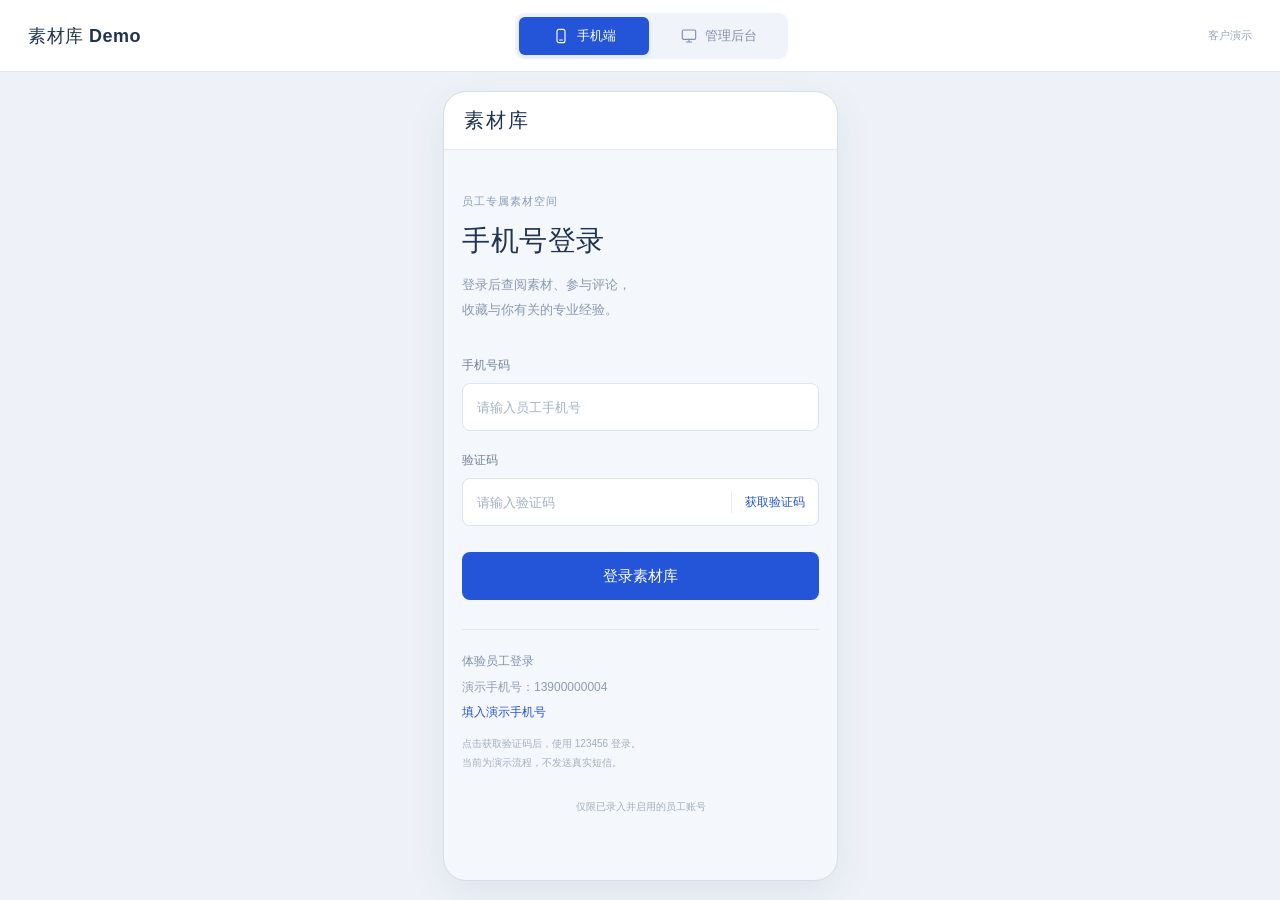
==== index.html @ d87250cd "Add filtered Excel exports to the employee dashboard" ====
<!doctype html>
<html lang="zh-CN">
<head>
<meta charset="utf-8">
<meta name="viewport" content="width=device-width,initial-scale=1,viewport-fit=cover">
<meta name="theme-color" content="#2455d9">
<title>素材库 Demo · 手机端与管理后台</title>
<style>
:root{font-family:"PingFang SC","Microsoft YaHei",-apple-system,BlinkMacSystemFont,sans-serif;color:#20334f;background:#eef2f8;font-synthesis:none}*{box-sizing:border-box}body{margin:0}button{font:inherit;cursor:pointer}header{height:72px;padding:0 28px;display:flex;align-items:center;justify-content:space-between;background:white;border-bottom:1px solid #dfe6f0;gap:20px}h1{font-size:18px;font-weight:650;margin:0;letter-spacing:.5px;white-space:nowrap}.demo-tabs{display:flex;align-items:center;gap:5px;border-radius:9px;padding:4px;background:#f0f3f9}.demo-tabs button{display:flex;align-items:center;justify-content:center;gap:8px;border:0;border-radius:6px;min-width:130px;padding:10px 19px;background:transparent;color:#8090aa;font-size:13px}.demo-tabs button[aria-selected=true]{background:#2455d9;color:white;box-shadow:0 2px 5px #2455d91a}.demo-tabs svg{width:16px;height:16px;fill:none;stroke:currentColor;stroke-width:1.7;stroke-linecap:round;stroke-linejoin:round}.demo-label{font-size:11px;color:#99a6ba;min-width:90px;text-align:right}button:focus-visible{outline:3px solid #86a6ff;outline-offset:3px}[hidden]{display:none!important}.demo-panel{height:calc(100dvh - 72px)}#panel-mobile{display:flex;align-items:center;justify-content:center;padding:20px;background:#eef2f8}.phone-frame{width:393px;height:852px;max-height:100%;max-width:100%;background:#f4f7fb;outline:1px solid #d5deeb;border-radius:22px;overflow:hidden;box-shadow:0 12px 40px #20334f14;flex-shrink:0}iframe{display:block;width:100%;height:100%;border:0;background:#f4f7fb}#panel-admin{background:#f5f7fb}.noscript{padding:40px;text-align:center}.noscript a{color:#2455d9;margin:0 12px}
@media(max-width:600px){header{height:64px;padding:0 12px;gap:8px}h1{font-size:14px;letter-spacing:0}.demo-label{display:none}.demo-tabs{padding:3px;gap:2px}.demo-tabs button{min-width:0;padding:9px 12px;font-size:12px;gap:5px}.demo-tabs svg{width:14px;height:14px}.demo-panel{height:calc(100dvh - 64px)}#panel-mobile{padding:0;background:#f4f7fb}.phone-frame{height:100%;max-height:none;border-radius:0;outline:none;box-shadow:none}}
</style>
</head>
<body>
<header>
<h1>素材库 Demo</h1>
<nav class="demo-tabs" role="tablist" aria-label="切换演示端">
<button id="tab-mobile" type="button" role="tab" aria-selected="true" aria-controls="panel-mobile" data-view="mobile"><svg viewBox="0 0 24 24" aria-hidden="true"><rect x="6" y="2" width="12" height="20" rx="3"/><path d="M10 18h4"/></svg>手机端</button>
<button id="tab-admin" type="button" role="tab" aria-selected="false" aria-controls="panel-admin" tabindex="-1" data-view="admin"><svg viewBox="0 0 24 24" aria-hidden="true"><rect x="2" y="3" width="20" height="14" rx="2"/><path d="M8 21h8M12 17v4"/></svg>管理后台</button>
</nav>
<span class="demo-label">客户演示</span>
</header>
<main>
<section id="panel-mobile" class="demo-panel" role="tabpanel" aria-labelledby="tab-mobile"><div class="phone-frame"><iframe id="frame-mobile" title="手机端素材库 Demo" allow="web-share; clipboard-write" data-base="mobile/?v=20261121-export"></iframe></div></section>
<section id="panel-admin" class="demo-panel" role="tabpanel" aria-labelledby="tab-admin" hidden><iframe id="frame-admin" title="素材库管理后台 Demo" data-base="admin/?v=20261121-export"></iframe></section>
</main>
<noscript><p class="noscript">请启用 JavaScript，或直接打开<a href="mobile/">手机端</a><a href="admin/">管理后台</a>。</p></noscript>
<script>
const views=['mobile','admin'];
let activeView='mobile';
const frames=Object.fromEntries(views.map(view=>[view,document.getElementById('frame-'+view)]));
function frameHash(view){try{return frames[view].contentWindow.location.hash;}catch{return frames[view].dataset.route||'';}}
function updateAddress(view,route,push=false){const url=new URL(location.href);url.searchParams.set('view',view);url.hash=route;history[push?'pushState':'replaceState']({view},'',url);}
function activate(view,{route,push=false}={}){
 if(!views.includes(view))view='mobile';
 if(activeView!==view){try{frames[activeView].contentDocument.querySelectorAll('video,audio').forEach(media=>media.pause());}catch{}}
 activeView=view;
 for(const id of views){const selected=id===view,tab=document.getElementById('tab-'+id);tab.setAttribute('aria-selected',String(selected));tab.tabIndex=selected?0:-1;document.getElementById('panel-'+id).hidden=!selected;}
 const frame=frames[view];
 if(!frame.dataset.started){frame.dataset.started='true';frame.dataset.route=route||'';frame.src=frame.dataset.base+(route||'');}
 else if(route!==undefined){frame.dataset.route=route;if(frame.dataset.ready&&frameHash(view)!==route)frame.contentWindow.location.hash=route;}
 if(push)updateAddress(view,frame.dataset.ready?frameHash(view):(frame.dataset.route||''),true);
}
for(const view of views){
 const frame=frames[view];
 frame.addEventListener('load',()=>{
  if(!frame.dataset.started||frame.contentWindow.location.href==='about:blank')return;frame.dataset.ready='true';
  try{
   // Keep the original mobile detail links usable through the shared entry point.
   if(frame.dataset.route!==undefined&&frameHash(view)!==frame.dataset.route)frame.contentWindow.location.hash=frame.dataset.route;
   delete frame.dataset.route;
   frame.contentWindow.addEventListener('hashchange',()=>{if(activeView===view)updateAddress(view,frameHash(view));});
   if(activeView===view)updateAddress(view,frameHash(view));
  }catch{}
 });
 document.getElementById('tab-'+view).addEventListener('click',()=>{if(activeView!==view)activate(view,{push:true});});
}
document.querySelector('[role=tablist]').addEventListener('keydown',event=>{
 if(!['ArrowLeft','ArrowRight','Home','End'].includes(event.key))return;event.preventDefault();
 const view=event.key==='Home'?'mobile':event.key==='End'?'admin':views[(views.indexOf(activeView)+1)%2];
 activate(view,{push:true});document.getElementById('tab-'+view).focus();
});
function followAddress(){const view=new URL(location.href).searchParams.get('view')||'mobile';activate(view,{route:location.hash});}
window.addEventListener('popstate',followAddress);
window.addEventListener('hashchange',followAddress);
window.addEventListener('message',event=>{
 if(event.origin!==location.origin||event.source!==frames.admin.contentWindow)return;
 if(event.data?.type==='htep-demo-switch'&&event.data.view==='mobile')activate('mobile',{push:true});
});
followAddress();
</script>
</body>
</html>
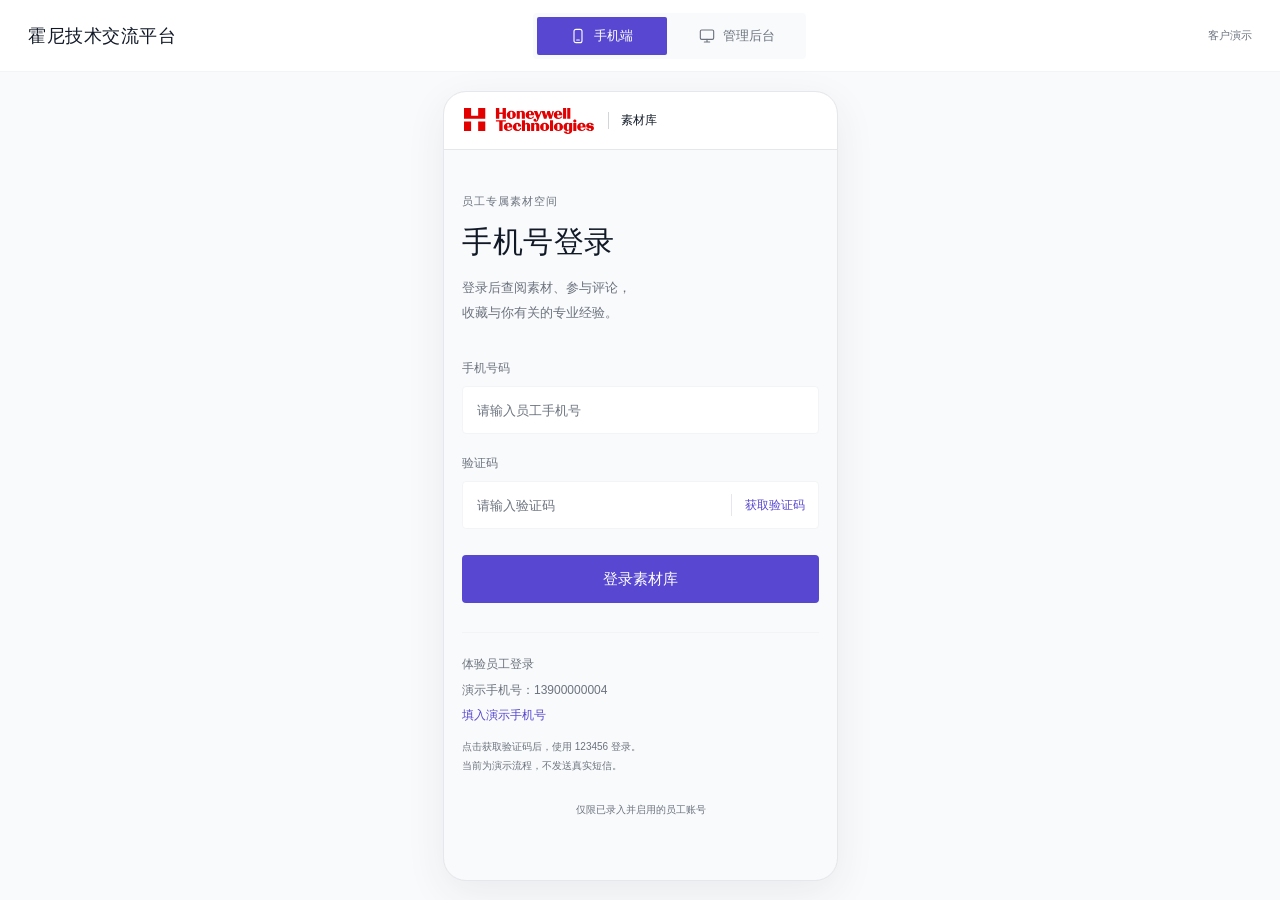
==== commit c3e9ac5b: "Apply Honeywell website visual style across the demo" ====
--- a/index.html
+++ b/index.html
@@ -3,16 +3,18 @@
 <head>
 <meta charset="utf-8">
 <meta name="viewport" content="width=device-width,initial-scale=1,viewport-fit=cover">
-<meta name="theme-color" content="#2455d9">
-<title>素材库 Demo · 手机端与管理后台</title>
+<meta name="theme-color" content="#e20100">
+<title>霍尼技术交流平台 · 手机端与管理后台</title>
+<link rel="stylesheet" href="brand/tokens.css?v=20261123-honeywell">
 <style>
-:root{font-family:"PingFang SC","Microsoft YaHei",-apple-system,BlinkMacSystemFont,sans-serif;color:#20334f;background:#eef2f8;font-synthesis:none}*{box-sizing:border-box}body{margin:0}button{font:inherit;cursor:pointer}header{height:72px;padding:0 28px;display:flex;align-items:center;justify-content:space-between;background:white;border-bottom:1px solid #dfe6f0;gap:20px}h1{font-size:18px;font-weight:650;margin:0;letter-spacing:.5px;white-space:nowrap}.demo-tabs{display:flex;align-items:center;gap:5px;border-radius:9px;padding:4px;background:#f0f3f9}.demo-tabs button{display:flex;align-items:center;justify-content:center;gap:8px;border:0;border-radius:6px;min-width:130px;padding:10px 19px;background:transparent;color:#8090aa;font-size:13px}.demo-tabs button[aria-selected=true]{background:#2455d9;color:white;box-shadow:0 2px 5px #2455d91a}.demo-tabs svg{width:16px;height:16px;fill:none;stroke:currentColor;stroke-width:1.7;stroke-linecap:round;stroke-linejoin:round}.demo-label{font-size:11px;color:#99a6ba;min-width:90px;text-align:right}button:focus-visible{outline:3px solid #86a6ff;outline-offset:3px}[hidden]{display:none!important}.demo-panel{height:calc(100dvh - 72px)}#panel-mobile{display:flex;align-items:center;justify-content:center;padding:20px;background:#eef2f8}.phone-frame{width:393px;height:852px;max-height:100%;max-width:100%;background:#f4f7fb;outline:1px solid #d5deeb;border-radius:22px;overflow:hidden;box-shadow:0 12px 40px #20334f14;flex-shrink:0}iframe{display:block;width:100%;height:100%;border:0;background:#f4f7fb}#panel-admin{background:#f5f7fb}.noscript{padding:40px;text-align:center}.noscript a{color:#2455d9;margin:0 12px}
-@media(max-width:600px){header{height:64px;padding:0 12px;gap:8px}h1{font-size:14px;letter-spacing:0}.demo-label{display:none}.demo-tabs{padding:3px;gap:2px}.demo-tabs button{min-width:0;padding:9px 12px;font-size:12px;gap:5px}.demo-tabs svg{width:14px;height:14px}.demo-panel{height:calc(100dvh - 64px)}#panel-mobile{padding:0;background:#f4f7fb}.phone-frame{height:100%;max-height:none;border-radius:0;outline:none;box-shadow:none}}
+:root{font-family:var(--font-body);color:#111927;background:#f9fafb;font-synthesis:none}*{box-sizing:border-box}body{margin:0}button{font:inherit;cursor:pointer}header{height:72px;padding:0 28px;display:flex;align-items:center;justify-content:space-between;background:white;border-bottom:1px solid #f3f4f6;gap:20px}h1{font-size:18px;font-weight:650;margin:0;letter-spacing:.5px;white-space:nowrap}.demo-tabs{display:flex;align-items:center;gap:5px;border-radius:4px;padding:4px;background:#f9fafb}.demo-tabs button{display:flex;align-items:center;justify-content:center;gap:8px;border:0;border-radius:2px;min-width:130px;padding:10px 19px;background:transparent;color:#6c737f;font-size:13px}.demo-tabs button[aria-selected=true]{background:#5747d1;color:white;box-shadow:none}.demo-tabs svg{width:16px;height:16px;fill:none;stroke:currentColor;stroke-width:1.7;stroke-linecap:round;stroke-linejoin:round}.demo-label{font-size:11px;color:#6c737f;min-width:90px;text-align:right}button:focus-visible{outline:3px solid #d2d6db;outline-offset:3px}[hidden]{display:none!important}.demo-panel{height:calc(100dvh - 72px)}#panel-mobile{display:flex;align-items:center;justify-content:center;padding:20px;background:#f9fafb}.phone-frame{width:393px;height:852px;max-height:100%;max-width:100%;background:#f9fafb;outline:1px solid #e5e7eb;border-radius:22px;overflow:hidden;box-shadow:0 12px 40px #20334f14;flex-shrink:0}iframe{display:block;width:100%;height:100%;border:0;background:#f9fafb}#panel-admin{background:#f9fafb}.noscript{padding:40px;text-align:center}.noscript a{color:#5747d1;margin:0 12px}
+@media(max-width:600px){header{height:64px;padding:0 12px;gap:8px}h1{font-size:14px;letter-spacing:0}.demo-label{display:none}.demo-tabs{padding:3px;gap:2px}.demo-tabs button{min-width:0;padding:9px 12px;font-size:12px;gap:5px}.demo-tabs svg{width:14px;height:14px}.demo-panel{height:calc(100dvh - 64px)}#panel-mobile{padding:0;background:#f9fafb}.phone-frame{height:100%;max-height:none;border-radius:0;outline:none;box-shadow:none}}
+@media(max-width:360px){h1{font-size:13px}.demo-tabs button{padding-left:9px;padding-right:9px}}
 </style>
 </head>
 <body>
 <header>
-<h1>素材库 Demo</h1>
+<h1>霍尼技术交流平台</h1>
 <nav class="demo-tabs" role="tablist" aria-label="切换演示端">
 <button id="tab-mobile" type="button" role="tab" aria-selected="true" aria-controls="panel-mobile" data-view="mobile"><svg viewBox="0 0 24 24" aria-hidden="true"><rect x="6" y="2" width="12" height="20" rx="3"/><path d="M10 18h4"/></svg>手机端</button>
 <button id="tab-admin" type="button" role="tab" aria-selected="false" aria-controls="panel-admin" tabindex="-1" data-view="admin"><svg viewBox="0 0 24 24" aria-hidden="true"><rect x="2" y="3" width="20" height="14" rx="2"/><path d="M8 21h8M12 17v4"/></svg>管理后台</button>
@@ -20,8 +22,8 @@
 <span class="demo-label">客户演示</span>
 </header>
 <main>
-<section id="panel-mobile" class="demo-panel" role="tabpanel" aria-labelledby="tab-mobile"><div class="phone-frame"><iframe id="frame-mobile" title="手机端素材库 Demo" allow="web-share; clipboard-write" data-base="mobile/?v=20261121-export"></iframe></div></section>
-<section id="panel-admin" class="demo-panel" role="tabpanel" aria-labelledby="tab-admin" hidden><iframe id="frame-admin" title="素材库管理后台 Demo" data-base="admin/?v=20261121-export"></iframe></section>
+<section id="panel-mobile" class="demo-panel" role="tabpanel" aria-labelledby="tab-mobile"><div class="phone-frame"><iframe id="frame-mobile" title="手机端素材库 Demo" allow="web-share; clipboard-write" data-base="mobile/?v=20261123-honeywell"></iframe></div></section>
+<section id="panel-admin" class="demo-panel" role="tabpanel" aria-labelledby="tab-admin" hidden><iframe id="frame-admin" title="素材库管理后台 Demo" data-base="admin/?v=20261123-honeywell"></iframe></section>
 </main>
 <noscript><p class="noscript">请启用 JavaScript，或直接打开<a href="mobile/">手机端</a><a href="admin/">管理后台</a>。</p></noscript>
 <script>
--- a/brand/tokens.css
+++ b/brand/tokens.css
@@ -0,0 +1,19 @@
+/* Palette sampled from the Honeywell China website, 2026-11-23. */
+:root{
+ --brand-red:#e20100;
+ --accent:#5747d1;
+ --accent-strong:#4534b8;
+ --accent-soft:#f0eefb;
+ --ink:#111927;
+ --text:#384250;
+ --muted:#6c737f;
+ --line:#e5e7eb;
+ --border:#d2d6db;
+ --bg:#f9fafb;
+ --white:#fff;
+ --pale:#f0eefb;
+ --green:#167d67;
+ --orange:#946200;
+ --red:#b42318;
+ --font-body:"Noto Sans","Helvetica Neue",Arial,"PingFang SC","Microsoft YaHei",sans-serif;
+}
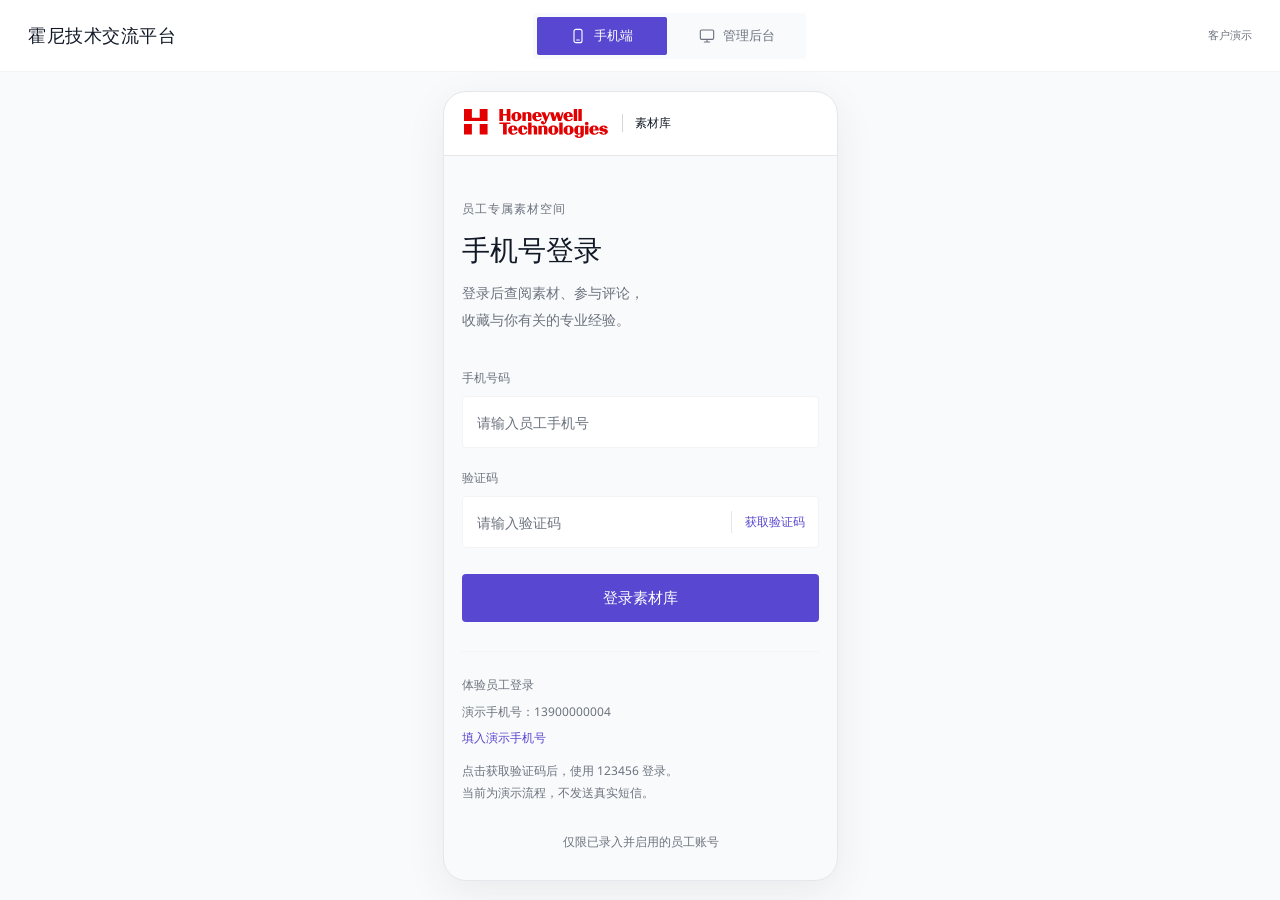
==== commit 8a0e329b: "Align mobile typography and interaction colors with Honeywell China" ====
--- a/index.html
+++ b/index.html
@@ -5,7 +5,7 @@
 <meta name="viewport" content="width=device-width,initial-scale=1,viewport-fit=cover">
 <meta name="theme-color" content="#e20100">
 <title>霍尼技术交流平台 · 手机端与管理后台</title>
-<link rel="stylesheet" href="brand/tokens.css?v=20261123-honeywell">
+<link rel="stylesheet" href="brand/tokens.css?v=20261124-brand">
 <style>
 :root{font-family:var(--font-body);color:#111927;background:#f9fafb;font-synthesis:none}*{box-sizing:border-box}body{margin:0}button{font:inherit;cursor:pointer}header{height:72px;padding:0 28px;display:flex;align-items:center;justify-content:space-between;background:white;border-bottom:1px solid #f3f4f6;gap:20px}h1{font-size:18px;font-weight:650;margin:0;letter-spacing:.5px;white-space:nowrap}.demo-tabs{display:flex;align-items:center;gap:5px;border-radius:4px;padding:4px;background:#f9fafb}.demo-tabs button{display:flex;align-items:center;justify-content:center;gap:8px;border:0;border-radius:2px;min-width:130px;padding:10px 19px;background:transparent;color:#6c737f;font-size:13px}.demo-tabs button[aria-selected=true]{background:#5747d1;color:white;box-shadow:none}.demo-tabs svg{width:16px;height:16px;fill:none;stroke:currentColor;stroke-width:1.7;stroke-linecap:round;stroke-linejoin:round}.demo-label{font-size:11px;color:#6c737f;min-width:90px;text-align:right}button:focus-visible{outline:3px solid #d2d6db;outline-offset:3px}[hidden]{display:none!important}.demo-panel{height:calc(100dvh - 72px)}#panel-mobile{display:flex;align-items:center;justify-content:center;padding:20px;background:#f9fafb}.phone-frame{width:393px;height:852px;max-height:100%;max-width:100%;background:#f9fafb;outline:1px solid #e5e7eb;border-radius:22px;overflow:hidden;box-shadow:0 12px 40px #20334f14;flex-shrink:0}iframe{display:block;width:100%;height:100%;border:0;background:#f9fafb}#panel-admin{background:#f9fafb}.noscript{padding:40px;text-align:center}.noscript a{color:#5747d1;margin:0 12px}
 @media(max-width:600px){header{height:64px;padding:0 12px;gap:8px}h1{font-size:14px;letter-spacing:0}.demo-label{display:none}.demo-tabs{padding:3px;gap:2px}.demo-tabs button{min-width:0;padding:9px 12px;font-size:12px;gap:5px}.demo-tabs svg{width:14px;height:14px}.demo-panel{height:calc(100dvh - 64px)}#panel-mobile{padding:0;background:#f9fafb}.phone-frame{height:100%;max-height:none;border-radius:0;outline:none;box-shadow:none}}
@@ -22,8 +22,8 @@
 <span class="demo-label">客户演示</span>
 </header>
 <main>
-<section id="panel-mobile" class="demo-panel" role="tabpanel" aria-labelledby="tab-mobile"><div class="phone-frame"><iframe id="frame-mobile" title="手机端素材库 Demo" allow="web-share; clipboard-write" data-base="mobile/?v=20261123-honeywell"></iframe></div></section>
-<section id="panel-admin" class="demo-panel" role="tabpanel" aria-labelledby="tab-admin" hidden><iframe id="frame-admin" title="素材库管理后台 Demo" data-base="admin/?v=20261123-honeywell"></iframe></section>
+<section id="panel-mobile" class="demo-panel" role="tabpanel" aria-labelledby="tab-mobile"><div class="phone-frame"><iframe id="frame-mobile" title="手机端素材库 Demo" allow="web-share; clipboard-write" data-base="mobile/?v=20261124-brand"></iframe></div></section>
+<section id="panel-admin" class="demo-panel" role="tabpanel" aria-labelledby="tab-admin" hidden><iframe id="frame-admin" title="素材库管理后台 Demo" data-base="admin/?v=20261124-brand"></iframe></section>
 </main>
 <noscript><p class="noscript">请启用 JavaScript，或直接打开<a href="mobile/">手机端</a><a href="admin/">管理后台</a>。</p></noscript>
 <script>
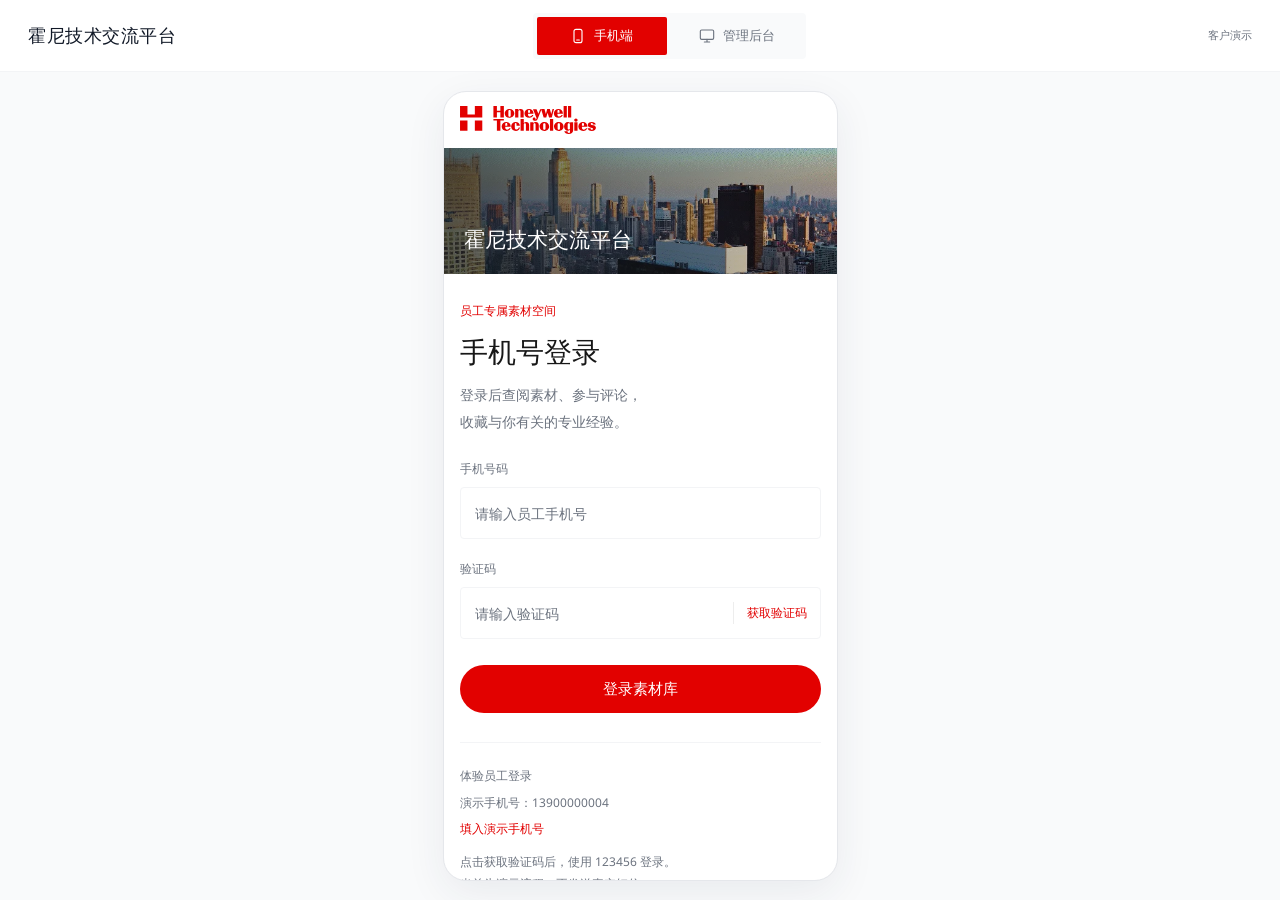
==== commit a0231d80: "Reshape mobile experience around the customer microsite layout" ====
--- a/index.html
+++ b/index.html
@@ -5,9 +5,9 @@
 <meta name="viewport" content="width=device-width,initial-scale=1,viewport-fit=cover">
 <meta name="theme-color" content="#e20100">
 <title>霍尼技术交流平台 · 手机端与管理后台</title>
-<link rel="stylesheet" href="brand/tokens.css?v=20261124-brand">
+<link rel="stylesheet" href="brand/tokens.css?v=20261125-microsite">
 <style>
-:root{font-family:var(--font-body);color:#111927;background:#f9fafb;font-synthesis:none}*{box-sizing:border-box}body{margin:0}button{font:inherit;cursor:pointer}header{height:72px;padding:0 28px;display:flex;align-items:center;justify-content:space-between;background:white;border-bottom:1px solid #f3f4f6;gap:20px}h1{font-size:18px;font-weight:650;margin:0;letter-spacing:.5px;white-space:nowrap}.demo-tabs{display:flex;align-items:center;gap:5px;border-radius:4px;padding:4px;background:#f9fafb}.demo-tabs button{display:flex;align-items:center;justify-content:center;gap:8px;border:0;border-radius:2px;min-width:130px;padding:10px 19px;background:transparent;color:#6c737f;font-size:13px}.demo-tabs button[aria-selected=true]{background:#5747d1;color:white;box-shadow:none}.demo-tabs svg{width:16px;height:16px;fill:none;stroke:currentColor;stroke-width:1.7;stroke-linecap:round;stroke-linejoin:round}.demo-label{font-size:11px;color:#6c737f;min-width:90px;text-align:right}button:focus-visible{outline:3px solid #d2d6db;outline-offset:3px}[hidden]{display:none!important}.demo-panel{height:calc(100dvh - 72px)}#panel-mobile{display:flex;align-items:center;justify-content:center;padding:20px;background:#f9fafb}.phone-frame{width:393px;height:852px;max-height:100%;max-width:100%;background:#f9fafb;outline:1px solid #e5e7eb;border-radius:22px;overflow:hidden;box-shadow:0 12px 40px #20334f14;flex-shrink:0}iframe{display:block;width:100%;height:100%;border:0;background:#f9fafb}#panel-admin{background:#f9fafb}.noscript{padding:40px;text-align:center}.noscript a{color:#5747d1;margin:0 12px}
+:root{font-family:var(--font-body);color:#111927;background:#f9fafb;font-synthesis:none}*{box-sizing:border-box}body{margin:0}button{font:inherit;cursor:pointer}header{height:72px;padding:0 28px;display:flex;align-items:center;justify-content:space-between;background:white;border-bottom:1px solid #f3f4f6;gap:20px}h1{font-size:18px;font-weight:650;margin:0;letter-spacing:.5px;white-space:nowrap}.demo-tabs{display:flex;align-items:center;gap:5px;border-radius:4px;padding:4px;background:#f9fafb}.demo-tabs button{display:flex;align-items:center;justify-content:center;gap:8px;border:0;border-radius:2px;min-width:130px;padding:10px 19px;background:transparent;color:#6c737f;font-size:13px}.demo-tabs button[aria-selected=true]{background:#e20100;color:white;box-shadow:none}.demo-tabs svg{width:16px;height:16px;fill:none;stroke:currentColor;stroke-width:1.7;stroke-linecap:round;stroke-linejoin:round}.demo-label{font-size:11px;color:#6c737f;min-width:90px;text-align:right}button:focus-visible{outline:3px solid #d2d6db;outline-offset:3px}[hidden]{display:none!important}.demo-panel{height:calc(100dvh - 72px)}#panel-mobile{display:flex;align-items:center;justify-content:center;padding:20px;background:#f9fafb}.phone-frame{width:393px;height:852px;max-height:100%;max-width:100%;background:#f9fafb;outline:1px solid #e5e7eb;border-radius:22px;overflow:hidden;box-shadow:0 12px 40px #20334f14;flex-shrink:0}iframe{display:block;width:100%;height:100%;border:0;background:#f9fafb}#panel-admin{background:#f9fafb}.noscript{padding:40px;text-align:center}.noscript a{color:#5747d1;margin:0 12px}
 @media(max-width:600px){header{height:64px;padding:0 12px;gap:8px}h1{font-size:14px;letter-spacing:0}.demo-label{display:none}.demo-tabs{padding:3px;gap:2px}.demo-tabs button{min-width:0;padding:9px 12px;font-size:12px;gap:5px}.demo-tabs svg{width:14px;height:14px}.demo-panel{height:calc(100dvh - 64px)}#panel-mobile{padding:0;background:#f9fafb}.phone-frame{height:100%;max-height:none;border-radius:0;outline:none;box-shadow:none}}
 @media(max-width:360px){h1{font-size:13px}.demo-tabs button{padding-left:9px;padding-right:9px}}
 </style>
@@ -22,8 +22,8 @@
 <span class="demo-label">客户演示</span>
 </header>
 <main>
-<section id="panel-mobile" class="demo-panel" role="tabpanel" aria-labelledby="tab-mobile"><div class="phone-frame"><iframe id="frame-mobile" title="手机端素材库 Demo" allow="web-share; clipboard-write" data-base="mobile/?v=20261124-brand"></iframe></div></section>
-<section id="panel-admin" class="demo-panel" role="tabpanel" aria-labelledby="tab-admin" hidden><iframe id="frame-admin" title="素材库管理后台 Demo" data-base="admin/?v=20261124-brand"></iframe></section>
+<section id="panel-mobile" class="demo-panel" role="tabpanel" aria-labelledby="tab-mobile"><div class="phone-frame"><iframe id="frame-mobile" title="手机端素材库 Demo" allow="web-share; clipboard-write" data-base="mobile/?v=20261125-microsite"></iframe></div></section>
+<section id="panel-admin" class="demo-panel" role="tabpanel" aria-labelledby="tab-admin" hidden><iframe id="frame-admin" title="素材库管理后台 Demo" data-base="admin/?v=20261125-microsite"></iframe></section>
 </main>
 <noscript><p class="noscript">请启用 JavaScript，或直接打开<a href="mobile/">手机端</a><a href="admin/">管理后台</a>。</p></noscript>
 <script>
